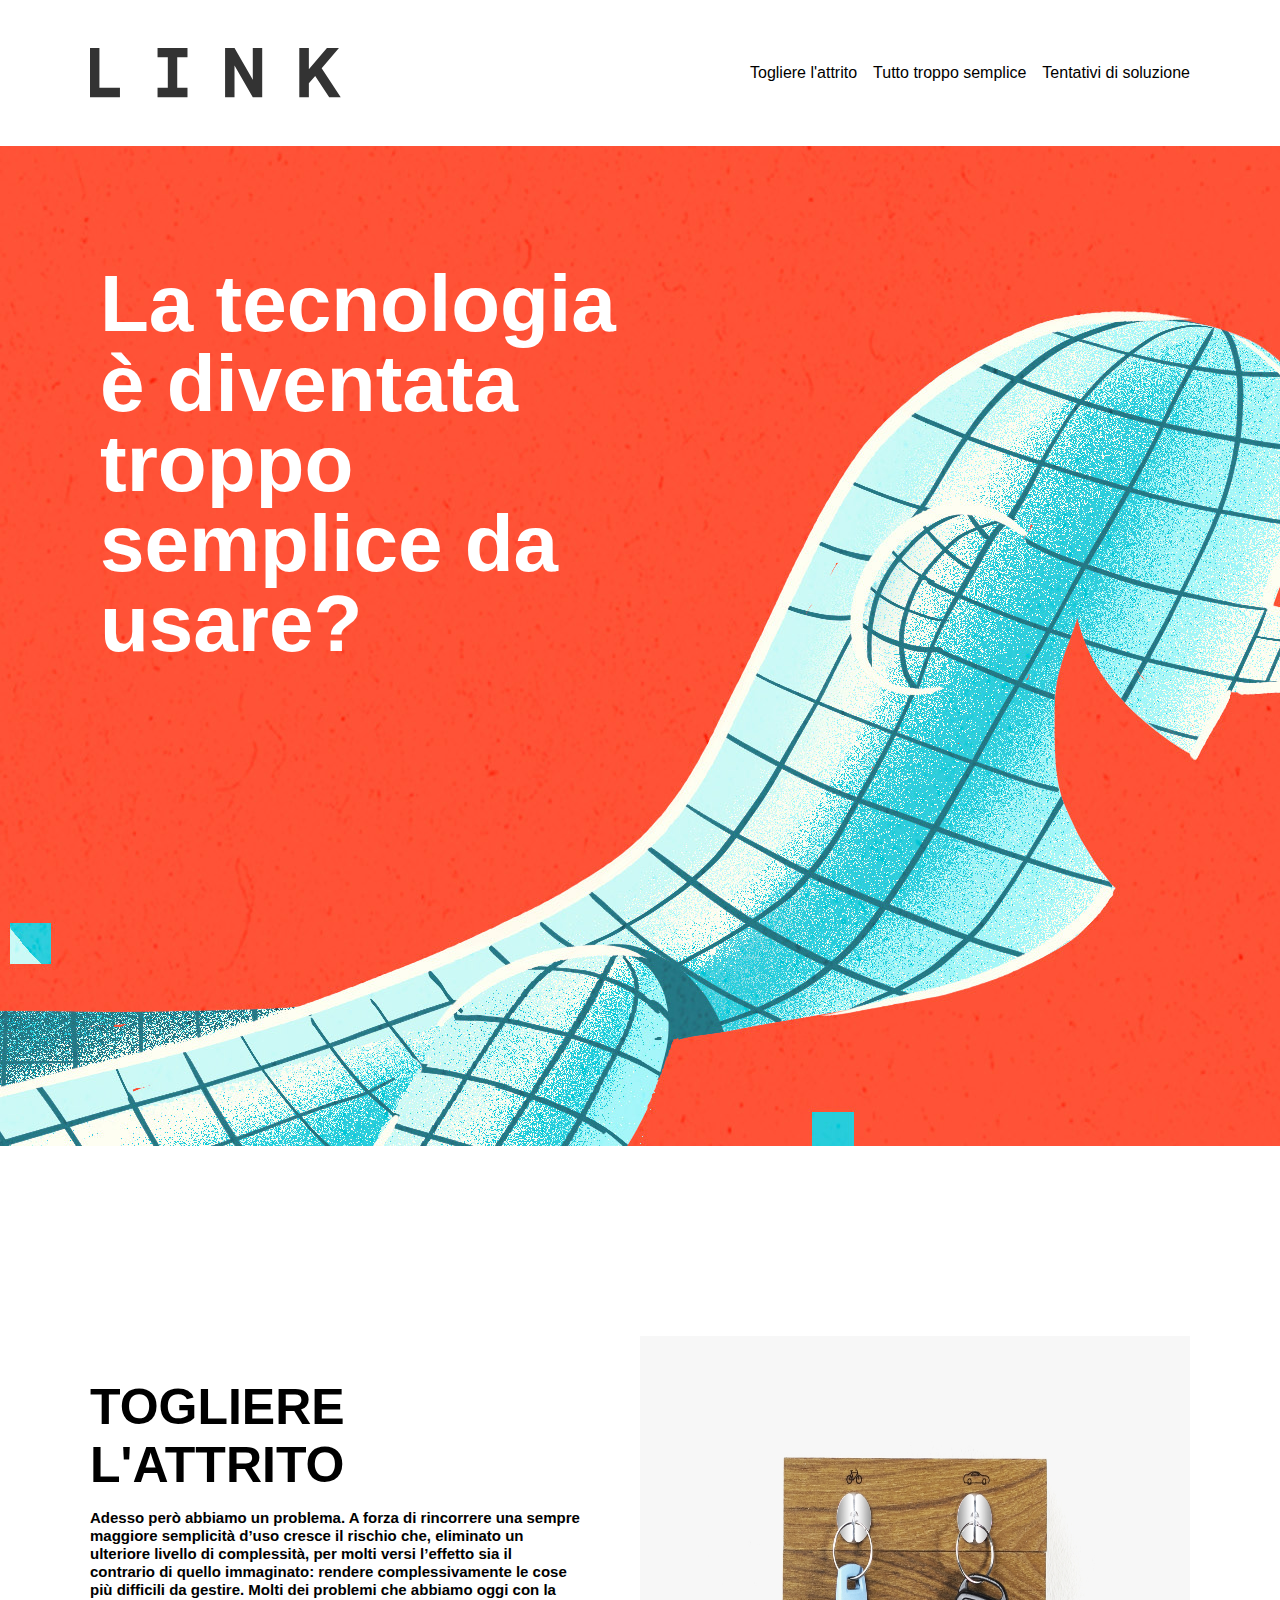
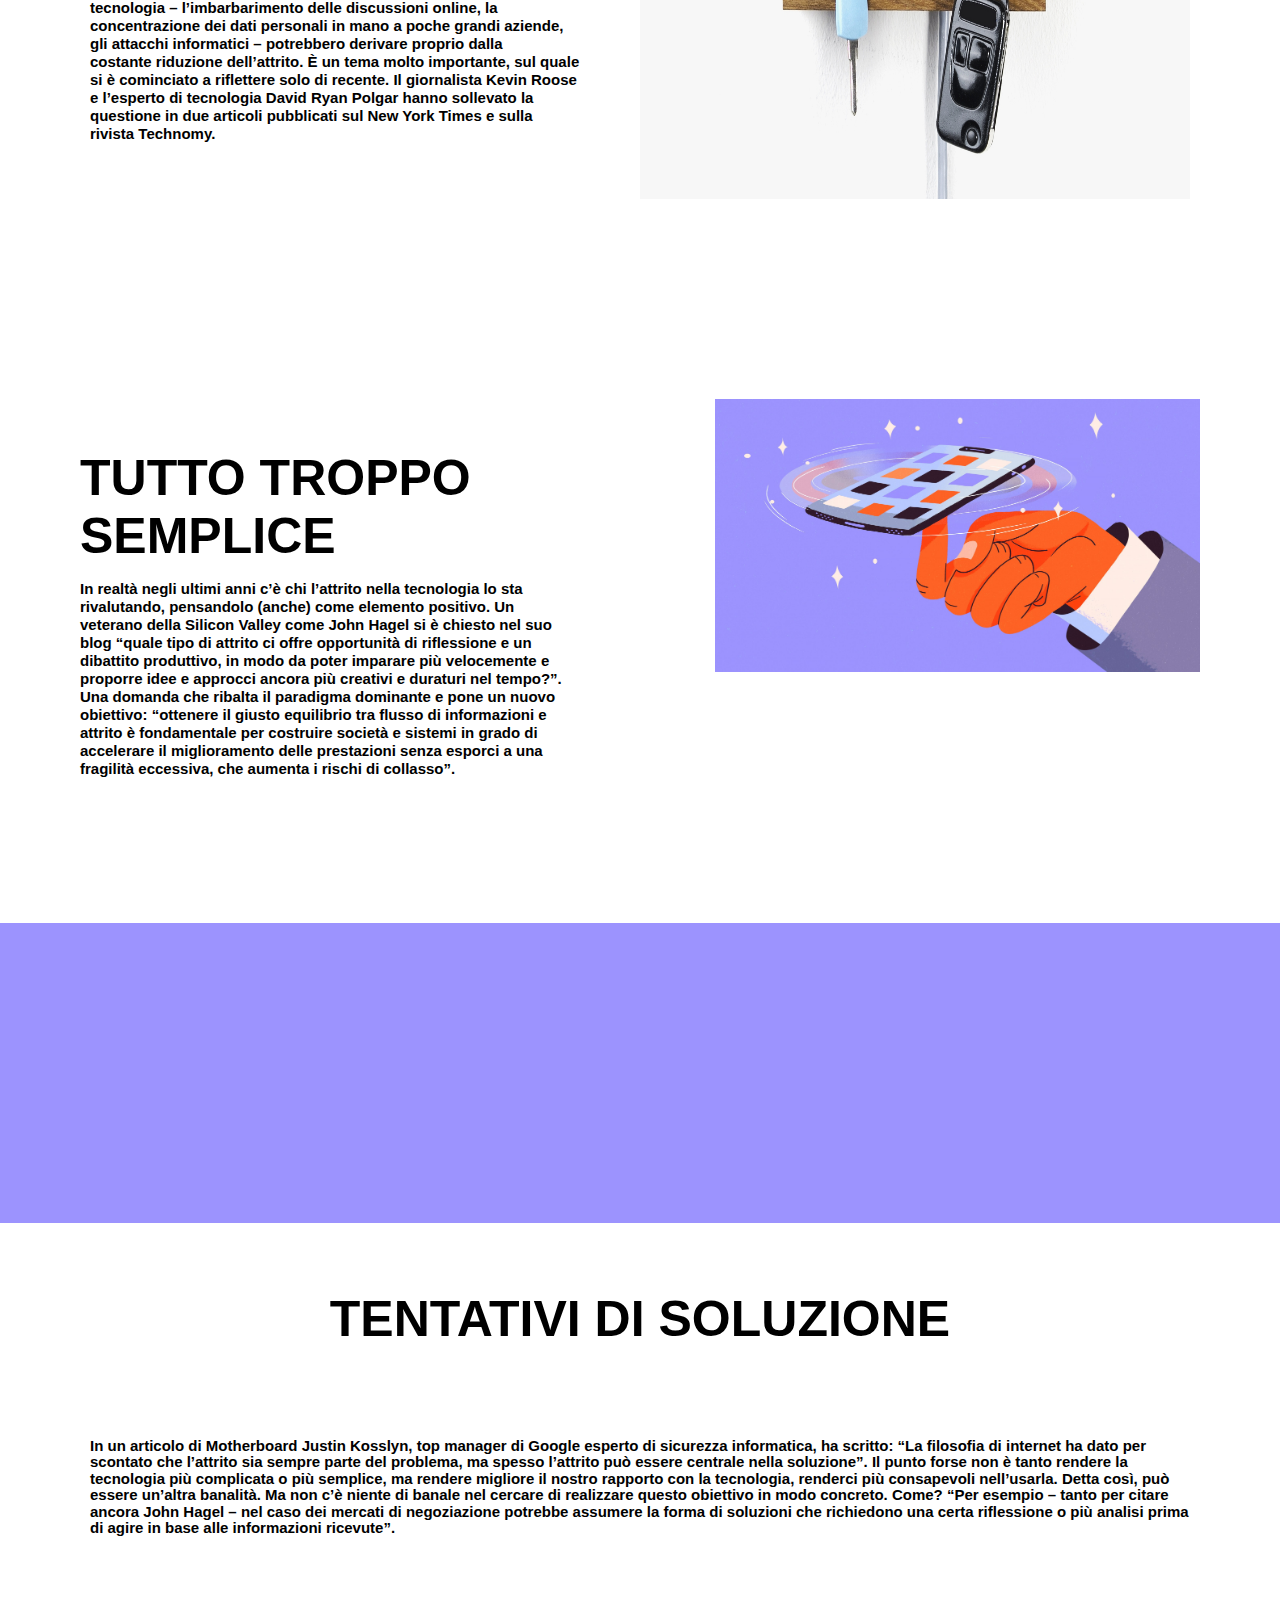
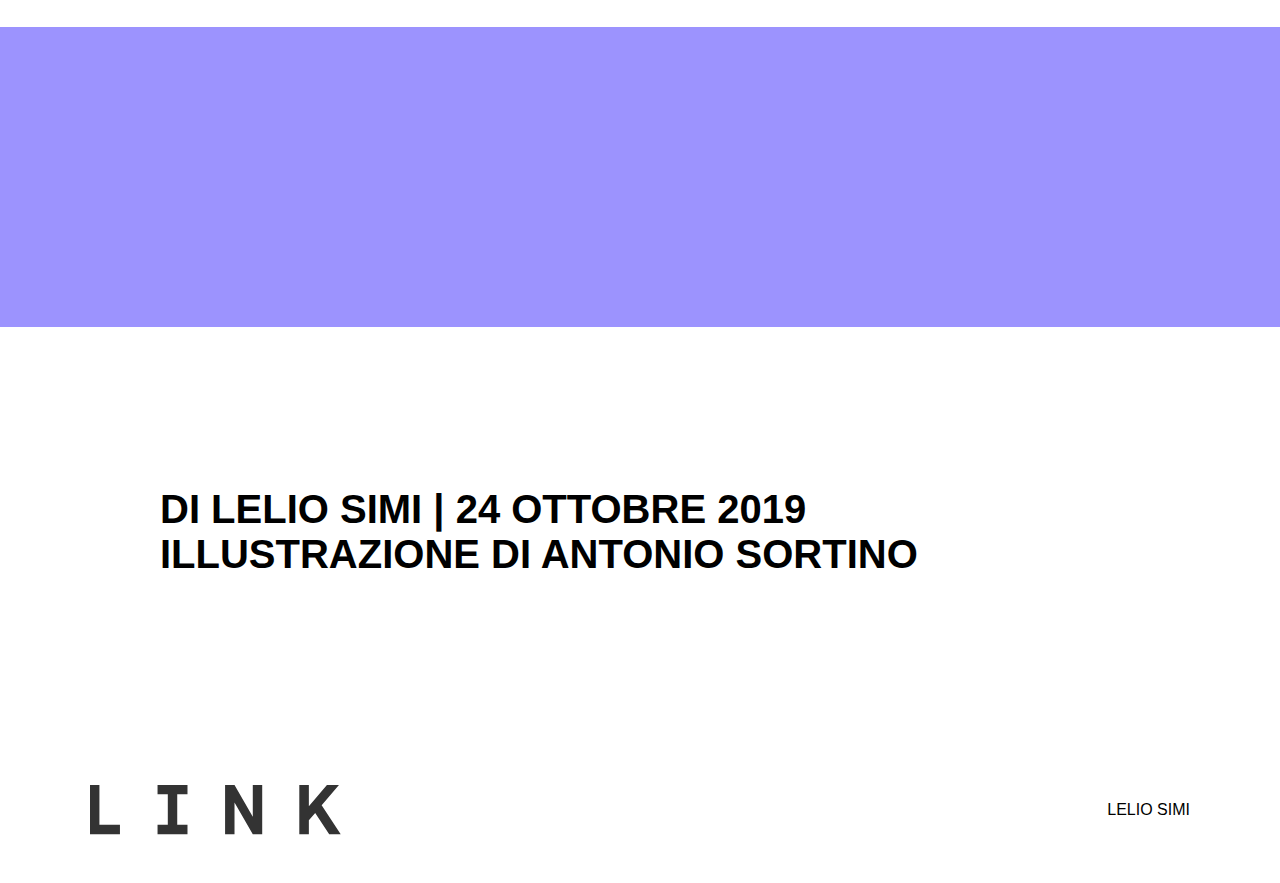
==== index.html @ fdf7ac20 "Rename aa.html to index.html" ====
<!DOCTYPE html>
<html lang="en">
<head>
    <meta charset="UTF-8">
    <meta name="viewport" content="width=device-width, initial-scale=1.0">
    <title>Prova 3</title>
    <link rel="stylesheet" href="aa.css">
</head>
<body>
    <header>
        <img class= "f1" src="logo.svg" alt="">
        <nav>
        <ul>
            <li><a>Togliere l'attrito</a></li>
            <li><a>Tutto troppo semplice</a></li>
            <li><a>Tentativi di soluzione</a></li>
        </ul>
    </nav>
    </header>
    <main>
        <section>
            <div class="acaso">
                <img src="foto-arancione.jpg" alt="">
            <p>La tecnologia è diventata troppo semplice da usare?</p>
            </div>
        </section>
        <section>
            <div class="paragrafo1">
            <h2>TOGLIERE L'ATTRITO
                <p>Adesso però abbiamo un problema. A forza di rincorrere una sempre maggiore semplicità d’uso cresce il rischio che, eliminato un ulteriore livello di complessità, per molti versi l’effetto sia il contrario di quello immaginato: rendere complessivamente le cose più difficili da gestire. Molti dei problemi che abbiamo oggi con la tecnologia – l’imbarbarimento delle discussioni online, la concentrazione dei dati personali in mano a poche grandi aziende, gli attacchi informatici – potrebbero derivare proprio dalla costante riduzione dell’attrito. È un tema molto importante, sul quale si è cominciato a riflettere solo di recente. Il giornalista Kevin Roose e l’esperto di tecnologia David Ryan Polgar hanno sollevato la questione in due articoli pubblicati sul New York Times e sulla rivista Technomy.</p>
            </h2>
            <img src="chiavis.jpeg" alt="">
        </div>
        </section>
        <section>
            <div class="paragrafo2">
            <h3>TUTTO TROPPO SEMPLICE
                <p>In realtà negli ultimi anni c’è chi l’attrito nella tecnologia lo sta rivalutando, pensandolo (anche) come elemento positivo. Un veterano della Silicon Valley come John Hagel si è chiesto nel suo blog “quale tipo di attrito ci offre opportunità di riflessione e un dibattito produttivo, in modo da poter imparare più velocemente e proporre idee e approcci ancora più creativi e duraturi nel tempo?”. Una domanda che ribalta il paradigma dominante e pone un nuovo obiettivo: “ottenere il giusto equilibrio tra flusso di informazioni e attrito è fondamentale per costruire società e sistemi in grado di accelerare il miglioramento delle prestazioni senza esporci a una fragilità eccessiva, che aumenta i rischi di collasso”.</p>
            </h3>
            <img class="f3" src="foto viola.jpg" alt="">
            </div>
        </section>
        <section>
            <div class="box">
            </div>
            <div class="sottobox">
            <h4>TENTATIVI DI SOLUZIONE</h4>
            <p>In un articolo di Motherboard Justin Kosslyn, top manager di Google esperto di sicurezza informatica, ha scritto: “La filosofia di internet ha dato per scontato che l’attrito sia sempre parte del problema, ma spesso l’attrito può essere centrale nella soluzione”. Il punto forse non è tanto rendere la tecnologia più complicata o più semplice, ma rendere migliore il nostro rapporto con la tecnologia, renderci più consapevoli nell’usarla. Detta così, può essere un’altra banalità. Ma non c’è niente di banale nel cercare di realizzare questo obiettivo in modo concreto. Come? “Per esempio – tanto per citare ancora John Hagel – nel caso dei mercati di negoziazione potrebbe assumere la forma di soluzioni che richiedono una certa riflessione o più analisi prima di agire in base alle informazioni ricevute”.</p>
            </div>
        </section>
        <section>
            <div class="box2">
            </div>
            <div class="bbbox">
                <h5>DI LELIO SIMI | 24 OTTOBRE 2019 ILLUSTRAZIONE DI ANTONIO SORTINO</h4>
            </div>
        </section>
    </main>
    <footer>
        <img class="f2" src="logo.svg" alt="">
        <nav>
          <ul>
              <li><a>LELIO SIMI</a></li>
          </ul>
        </nav>
    </footer>
</body>
</html>
---- aa.css ----
body {
    background-color: white;
    font-family: Arial, Helvetica, sans-serif;
    margin: 0;
}

.f1 {
    height: 50px;
}

header {
    max-width:1100px;
    margin: auto; 
    display: flex;
    justify-content: space-between;
    padding: 48px 0;
}

header nav ul {
    display: flex;
    list-style-type: none;
    gap: 16px;
}

header ul :hover {
    color: black;
    text-decoration: underline;
}

.acaso {
    background-image: url(Foto\ arancione.jpg);
    width: 1800px;
    height: 1000px;
    position: relative;
    background-repeat: no-repeat;
    margin: 0;
    left: 0;
    top: 0;
}

.acaso p {
    max-width: 30%;
    line-height: 1;
    margin: 50px;
    padding: 50px;
    color: white;
    font-weight: bolder;
    position: relative;
    font-size: 80px;
    left: 0;
    top: 0;
}

.paragrafo1 {
    max-width: 100%;
    display: grid;
    padding: 120px 20px;
    margin: 70px;
    display: flex;
    gap: 60px;

}

.paragrafo1 h2 {
    font-size: 50px;

}

.paragrafo1 p {
    display: flex;
    font-size: 15px;
    line-height: 1.2;
}

.paragrafo1 img {
    max-width: 50%;
    display: flex;
}

.paragrafo2 {
    display: grid;
    margin: 80px;
    grid-template-columns: 2fr 2fr;
    gap: 150px;
}

.paragrafo2 h3 {
    font-size: 50px;
    font-weight: bold;
}

.paragrafo2 p {
    display: flex;
    font-size: 15px;
    line-height: 1.2;
}

.paragrafo2 img {
    max-width: 100%;
}

.box {
    margin: 0;
    width: 2000px;
    height: 300px;
    background-color: #9C93FE;
}

.sottobox h4 {
    font-size: 50px;
    font-weight: bold;
    text-align: center;
}

.sottobox p {
    font-size: 15px;
    font-weight: bold;
    margin: 70px;
    padding: 20px 20px;
    line-height: 1.1;
}

.box2 {
    margin: 0;
    width: 2000px;
    height: 300px;
    background-color: #9C93FE;
}

.bbbox h5 {
    font-size: 40px;
    margin: 70px;
    padding: 90px;
}

.f2 {
    height: 50px;
}

footer {
    max-width: 1100px;
    margin: auto;
    display: flex;
    justify-content: space-between;
    padding: 48px 0;
}

footer nav ul {
    display: flex;
    list-style-type: none;
    gap: 16px;

}

footer :hover {
    color: black;
    text-decoration: underline;
}
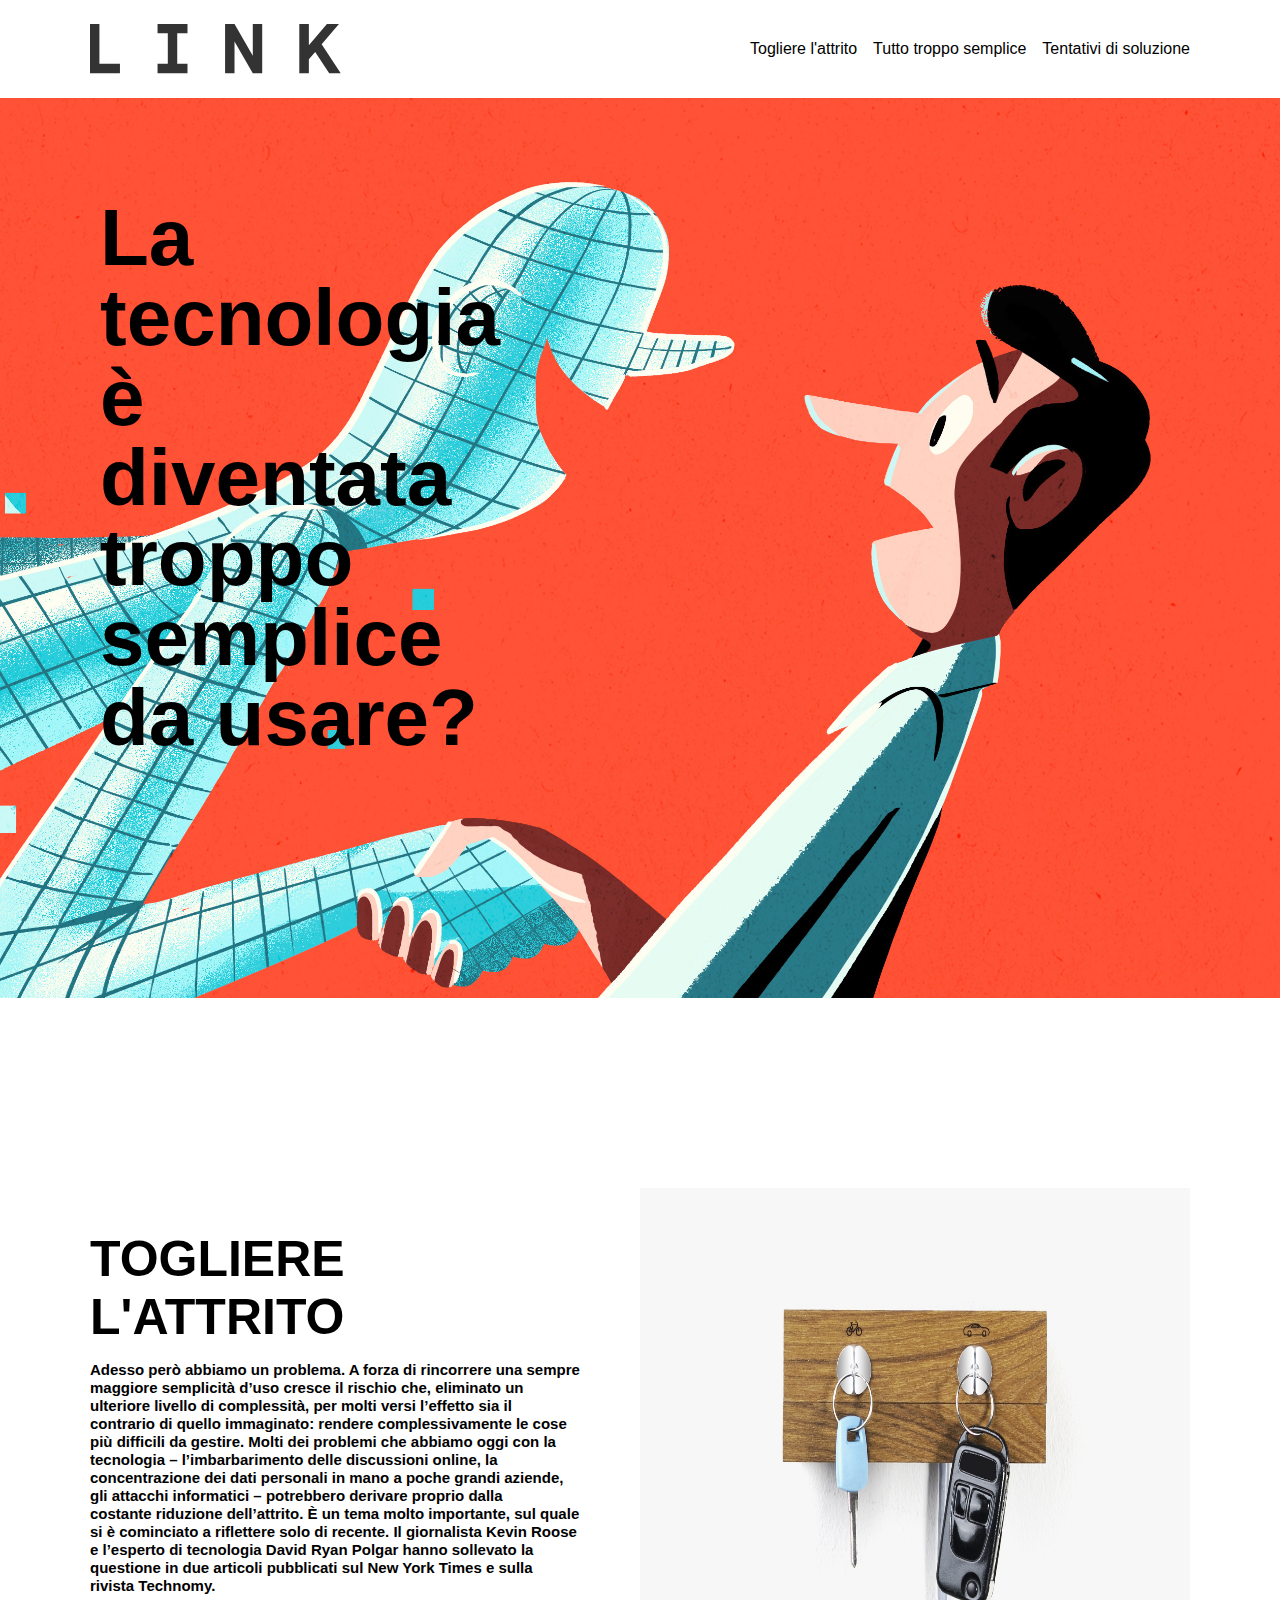
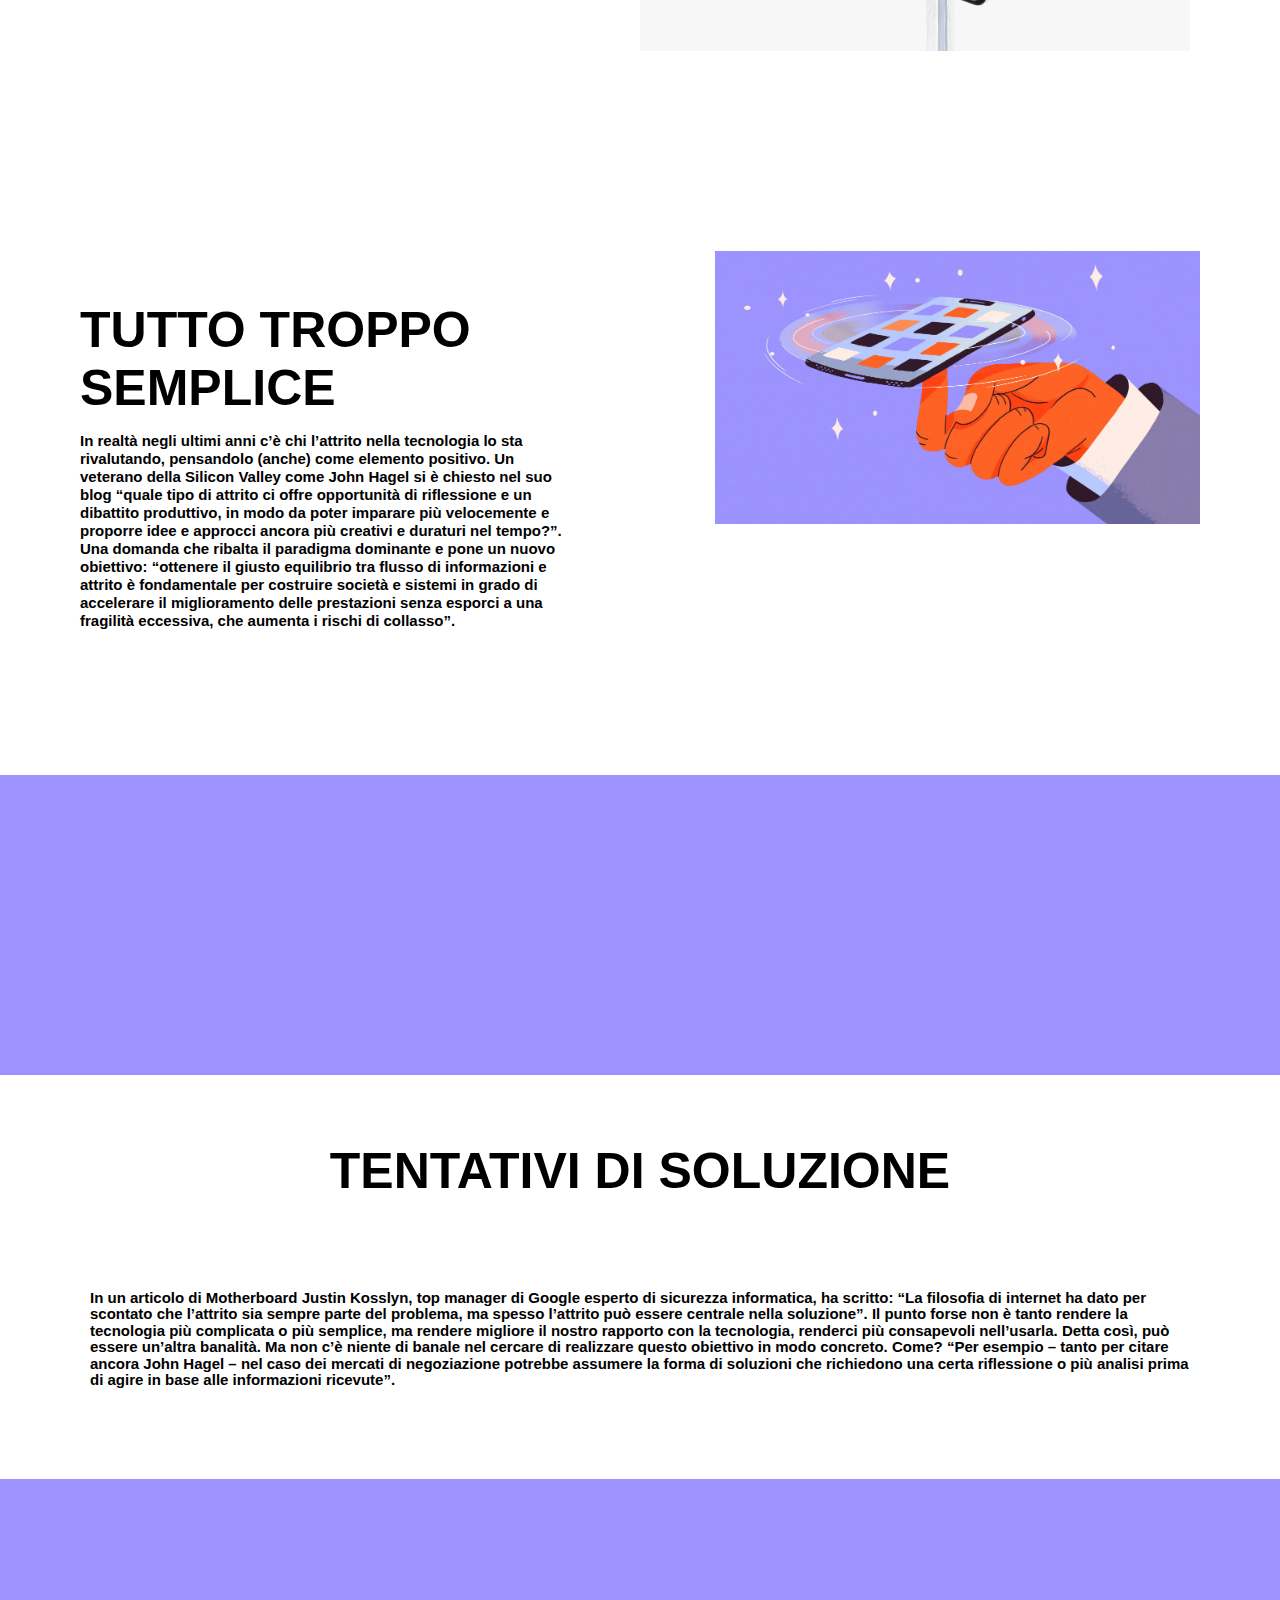
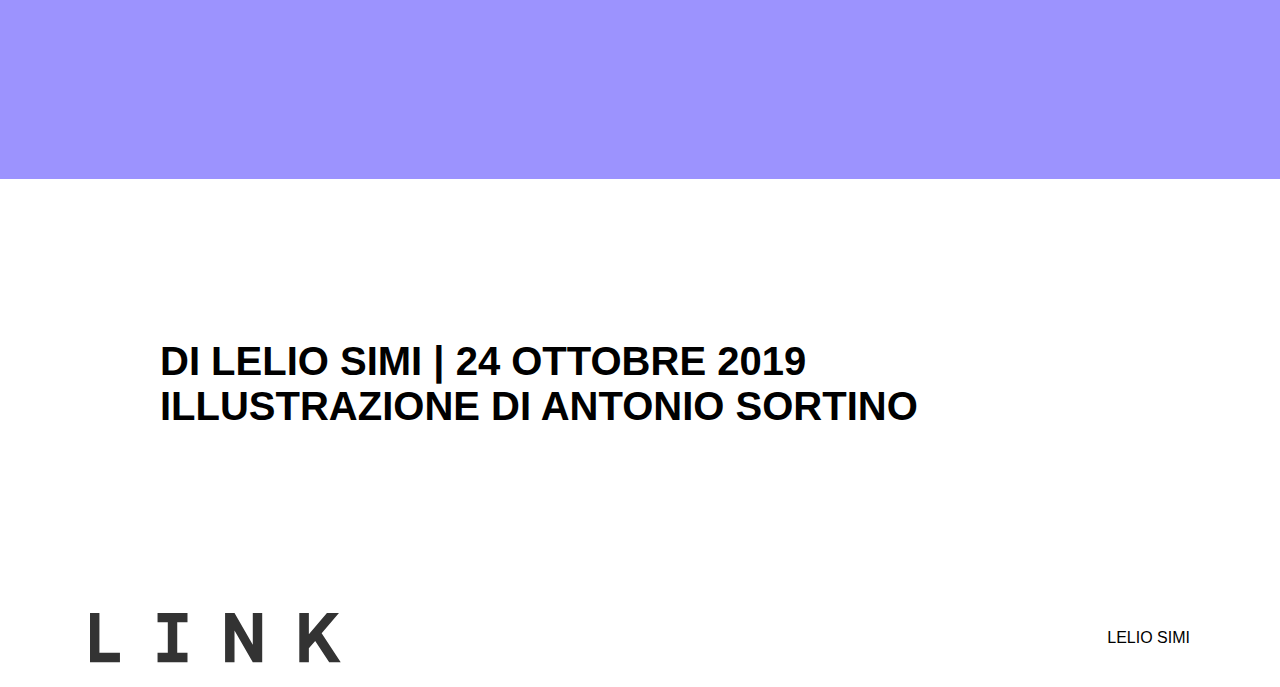
==== commit 35af77b7: "sito finale" ====
--- a/index.html
+++ b/index.html
@@ -15,12 +15,13 @@
             <li><a>Tutto troppo semplice</a></li>
             <li><a>Tentativi di soluzione</a></li>
         </ul>
+        <img class="panino" src="menu-burger.svg" alt="">
     </nav>
     </header>
     <main>
         <section>
             <div class="acaso">
-                <img src="foto-arancione.jpg" alt="">
+                <img src="Foto arancione.jpg" alt="">    
             <p>La tecnologia è diventata troppo semplice da usare?</p>
             </div>
         </section>
--- a/aa.css
+++ b/aa.css
@@ -1,4 +1,5 @@
 body {
+    width: 100vw;
     background-color: white;
     font-family: Arial, Helvetica, sans-serif;
     margin: 0;
@@ -8,29 +9,29 @@
     height: 50px;
 }
 
-header {
+header, footer {
     max-width:1100px;
     margin: auto; 
     display: flex;
     justify-content: space-between;
-    padding: 48px 0;
-}
-
-header nav ul {
+    padding: 24px 24px;
+}
+
+header nav ul, footer nav ul{
     display: flex;
     list-style-type: none;
     gap: 16px;
 }
 
-header ul :hover {
+header ul :hover, footer ul :hover {
     color: black;
     text-decoration: underline;
 }
 
 .acaso {
-    background-image: url(Foto\ arancione.jpg);
-    width: 1800px;
-    height: 1000px;
+    overflow: hidden;
+    width: 100vw;
+    height: 100vh;
     position: relative;
     background-repeat: no-repeat;
     margin: 0;
@@ -38,14 +39,19 @@
     top: 0;
 }
 
+.acaso img {
+    object-fit: cover;
+    width: 100%;
+}
+
 .acaso p {
-    max-width: 30%;
+    position: absolute;
+    width: 30vw;
     line-height: 1;
     margin: 50px;
     padding: 50px;
-    color: white;
+    color: black;
     font-weight: bolder;
-    position: relative;
     font-size: 80px;
     left: 0;
     top: 0;
@@ -63,7 +69,6 @@
 
 .paragrafo1 h2 {
     font-size: 50px;
-
 }
 
 .paragrafo1 p {
@@ -101,7 +106,7 @@
 
 .box {
     margin: 0;
-    width: 2000px;
+    width: 100vw;
     height: 300px;
     background-color: #9C93FE;
 }
@@ -122,7 +127,7 @@
 
 .box2 {
     margin: 0;
-    width: 2000px;
+    width: 100vw;
     height: 300px;
     background-color: #9C93FE;
 }
@@ -137,22 +142,92 @@
     height: 50px;
 }
 
-footer {
-    max-width: 1100px;
-    margin: auto;
-    display: flex;
-    justify-content: space-between;
-    padding: 48px 0;
-}
-
-footer nav ul {
-    display: flex;
-    list-style-type: none;
-    gap: 16px;
-
-}
-
-footer :hover {
-    color: black;
-    text-decoration: underline;
+.panino{
+    align-items: center;
+    display: none;
+}
+
+@media (max-width: 600px) {
+
+    .acaso p {
+        width: 35vw;
+        margin: 40px;
+        font-size: 20px;
+        padding: 0px 0px;
+    }
+
+    header img, footer img  {
+        width: 20vw;
+    }
+
+    header a {
+        display: none;
+    }
+
+    .panino {
+        top: 33px;
+        position: absolute;
+        height: 30px;
+        display: block;
+    }
+
+    .paragrafo1 h2 {
+        left: 30px;
+        font-size: 25px;
+    }
+
+    .paragrafo1 p {
+        font-size: 10px;
+    }
+
+    .paragrafo1 img {
+        padding: 25px 0px;
+        gap: 0px;
+        float: none;
+        width: 80vw;
+        height: 20vw;
+    }
+    
+    .paragrafo2 h3 {
+        font-size: 25px;
+    }
+
+    .paragrafo2 p {
+        margin: 0px;
+        font-size: 10px;
+    }
+
+    .paragrafo2 img {
+        padding: 25px 0px;
+        width: 100vw;
+
+    }
+
+    .sottobox h4 {
+        padding: 10px 10px;
+        font-size: 25px;
+    }
+
+    .sottobox p {
+        padding: 0px 0px;
+        font-size: 10px;
+    }
+
+    .bbbox h5{
+        margin: 0px;
+        float: left;
+        font-size: 25px;
+    }
+
+    .paragrafo1 {
+        margin: 20px;
+        gap: 20px;
+        padding: 0px 0px;
+    }
+
+    .paragrafo2 {
+        margin: 20px;
+        gap: 20px;
+        padding: 0px 0px;
+    }
 }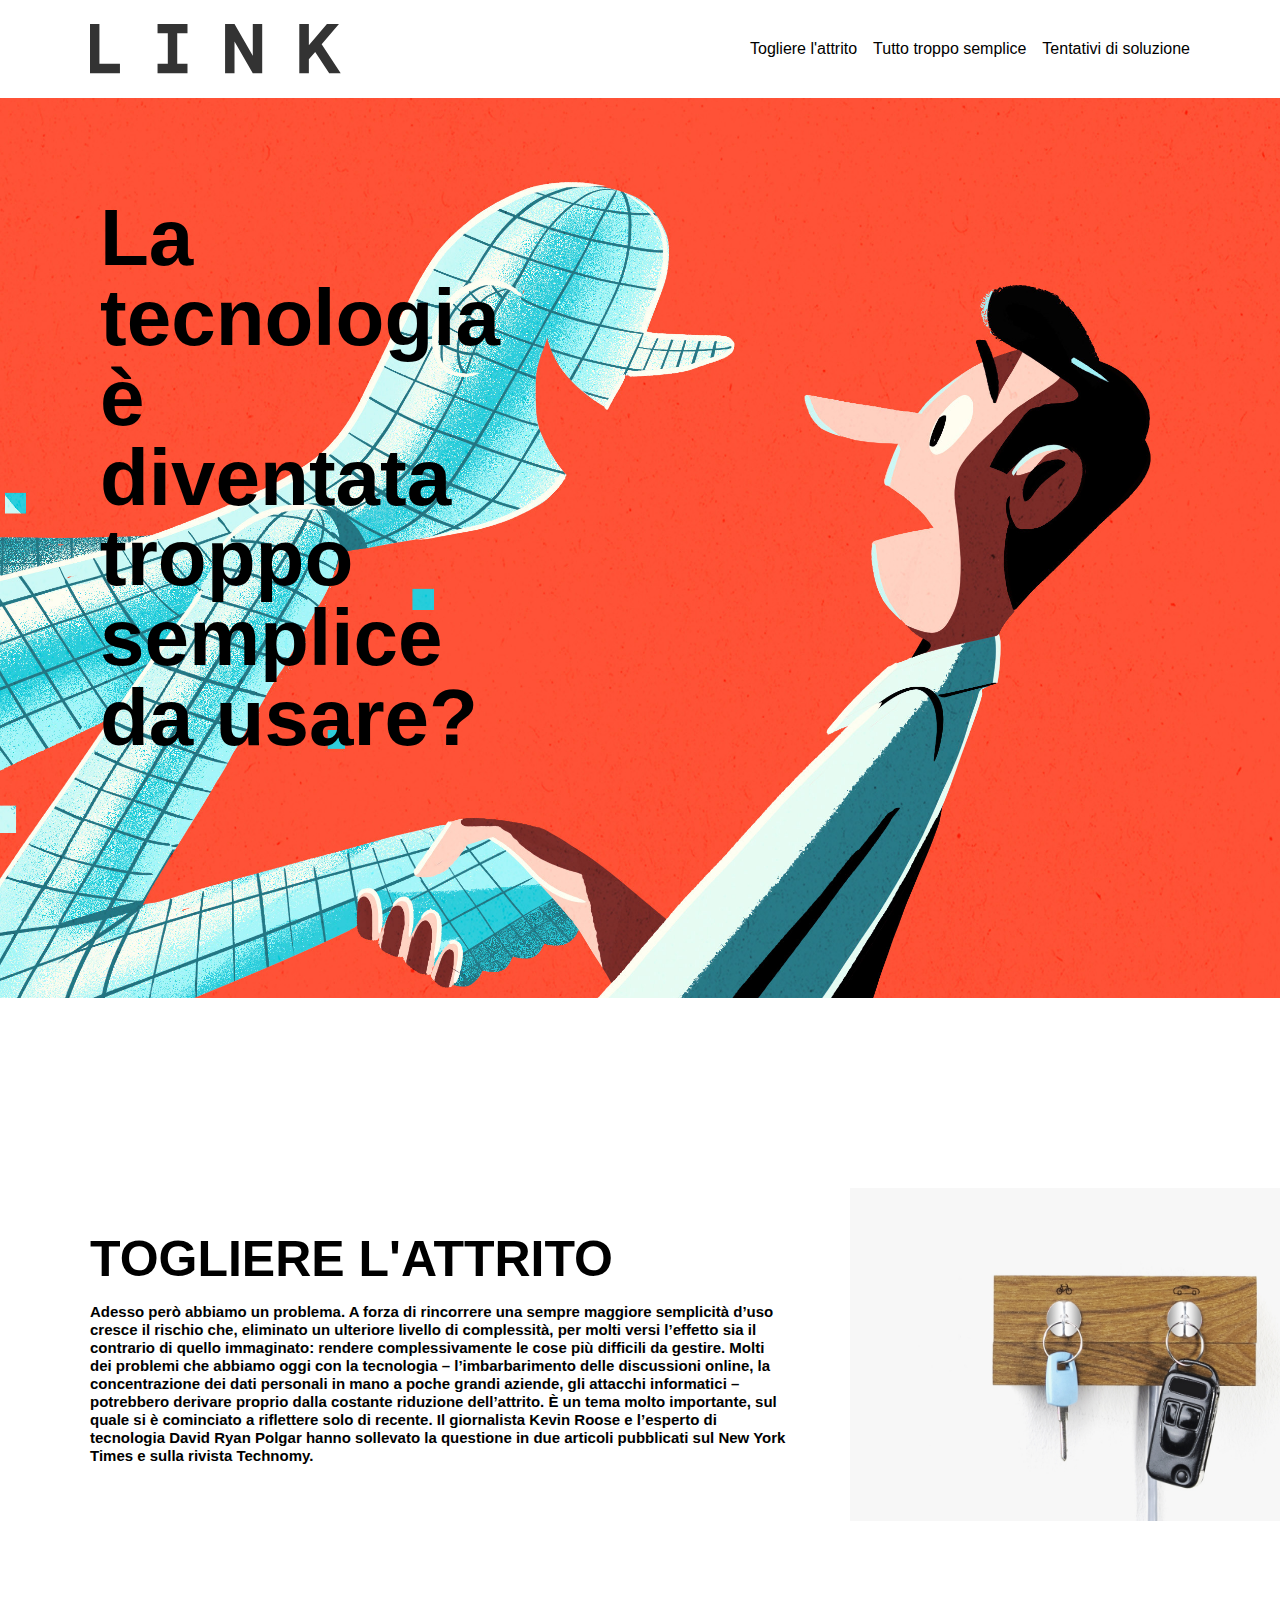
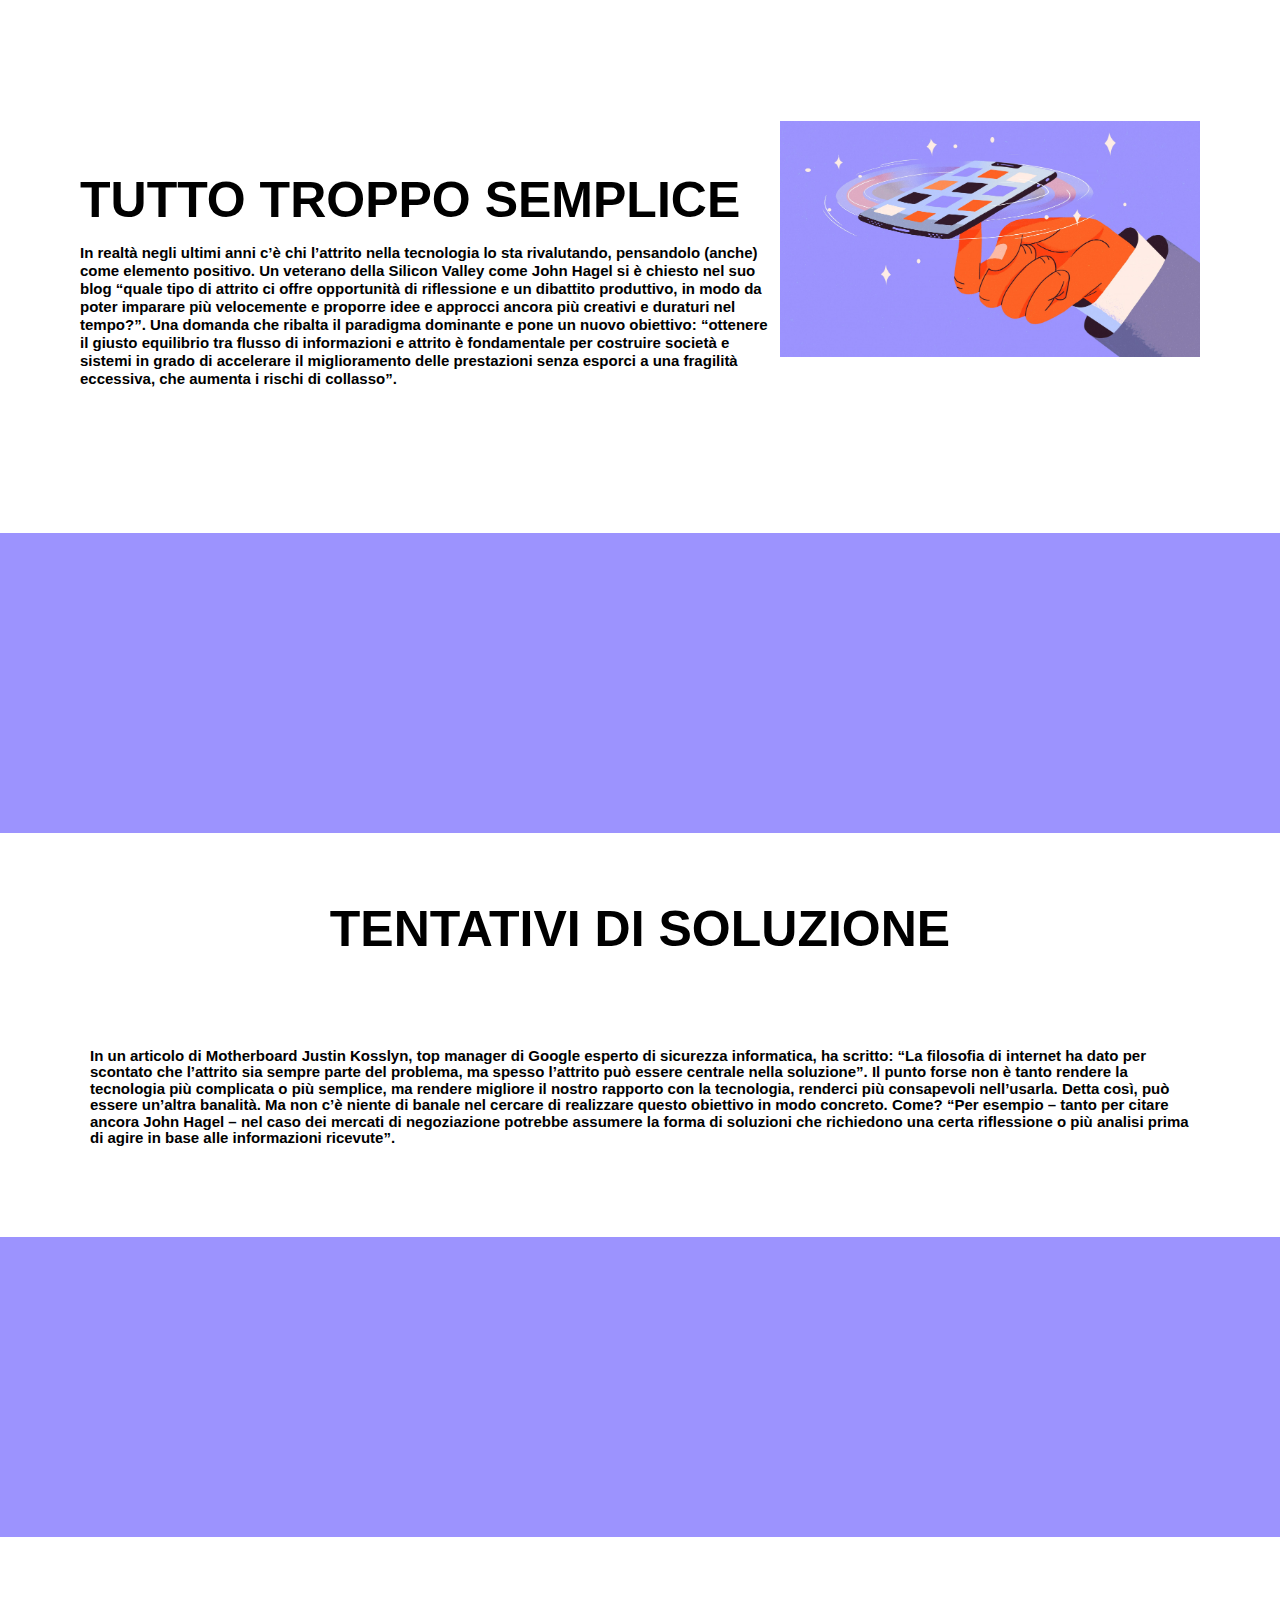
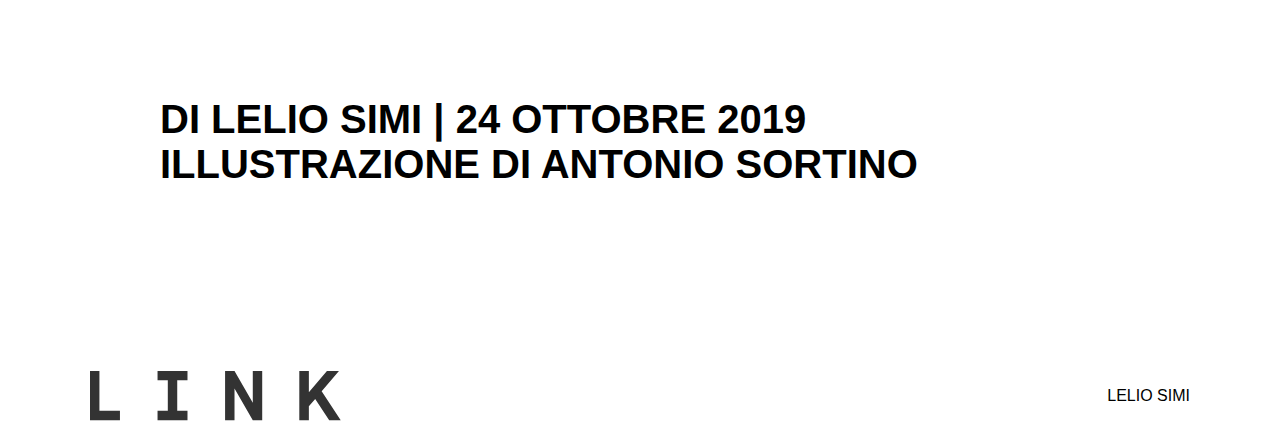
==== commit 6696a543: "3.0" ====
--- a/index.html
+++ b/index.html
@@ -18,7 +18,6 @@
         <img class="panino" src="menu-burger.svg" alt="">
     </nav>
     </header>
-    <main>
         <section>
             <div class="acaso">
                 <img src="Foto arancione.jpg" alt="">    
@@ -56,7 +55,6 @@
                 <h5>DI LELIO SIMI | 24 OTTOBRE 2019 ILLUSTRAZIONE DI ANTONIO SORTINO</h4>
             </div>
         </section>
-    </main>
     <footer>
         <img class="f2" src="logo.svg" alt="">
         <nav>
--- a/aa.css
+++ b/aa.css
@@ -35,8 +35,6 @@
     position: relative;
     background-repeat: no-repeat;
     margin: 0;
-    left: 0;
-    top: 0;
 }
 
 .acaso img {
@@ -72,6 +70,7 @@
 }
 
 .paragrafo1 p {
+    width: 700px;
     display: flex;
     font-size: 15px;
     line-height: 1.2;
@@ -86,7 +85,7 @@
     display: grid;
     margin: 80px;
     grid-template-columns: 2fr 2fr;
-    gap: 150px;
+    gap: 0px;
 }
 
 .paragrafo2 h3 {
@@ -95,6 +94,7 @@
 }
 
 .paragrafo2 p {
+    width: 700px;
     display: flex;
     font-size: 15px;
     line-height: 1.2;
@@ -172,12 +172,15 @@
     }
 
     .paragrafo1 h2 {
+        padding: 10px 0px;
         left: 30px;
-        font-size: 25px;
+        font-size: 15px;
     }
 
     .paragrafo1 p {
-        font-size: 10px;
+        padding: 10px 0px;
+        width: auto;
+        font-size: 8px;
     }
 
     .paragrafo1 img {
@@ -189,12 +192,15 @@
     }
     
     .paragrafo2 h3 {
-        font-size: 25px;
+        padding: 10px 0px;
+        font-size: 15px;
     }
 
     .paragrafo2 p {
+        padding: 10px 0px;
+        width: auto;
         margin: 0px;
-        font-size: 10px;
+        font-size: 8px;
     }
 
     .paragrafo2 img {
